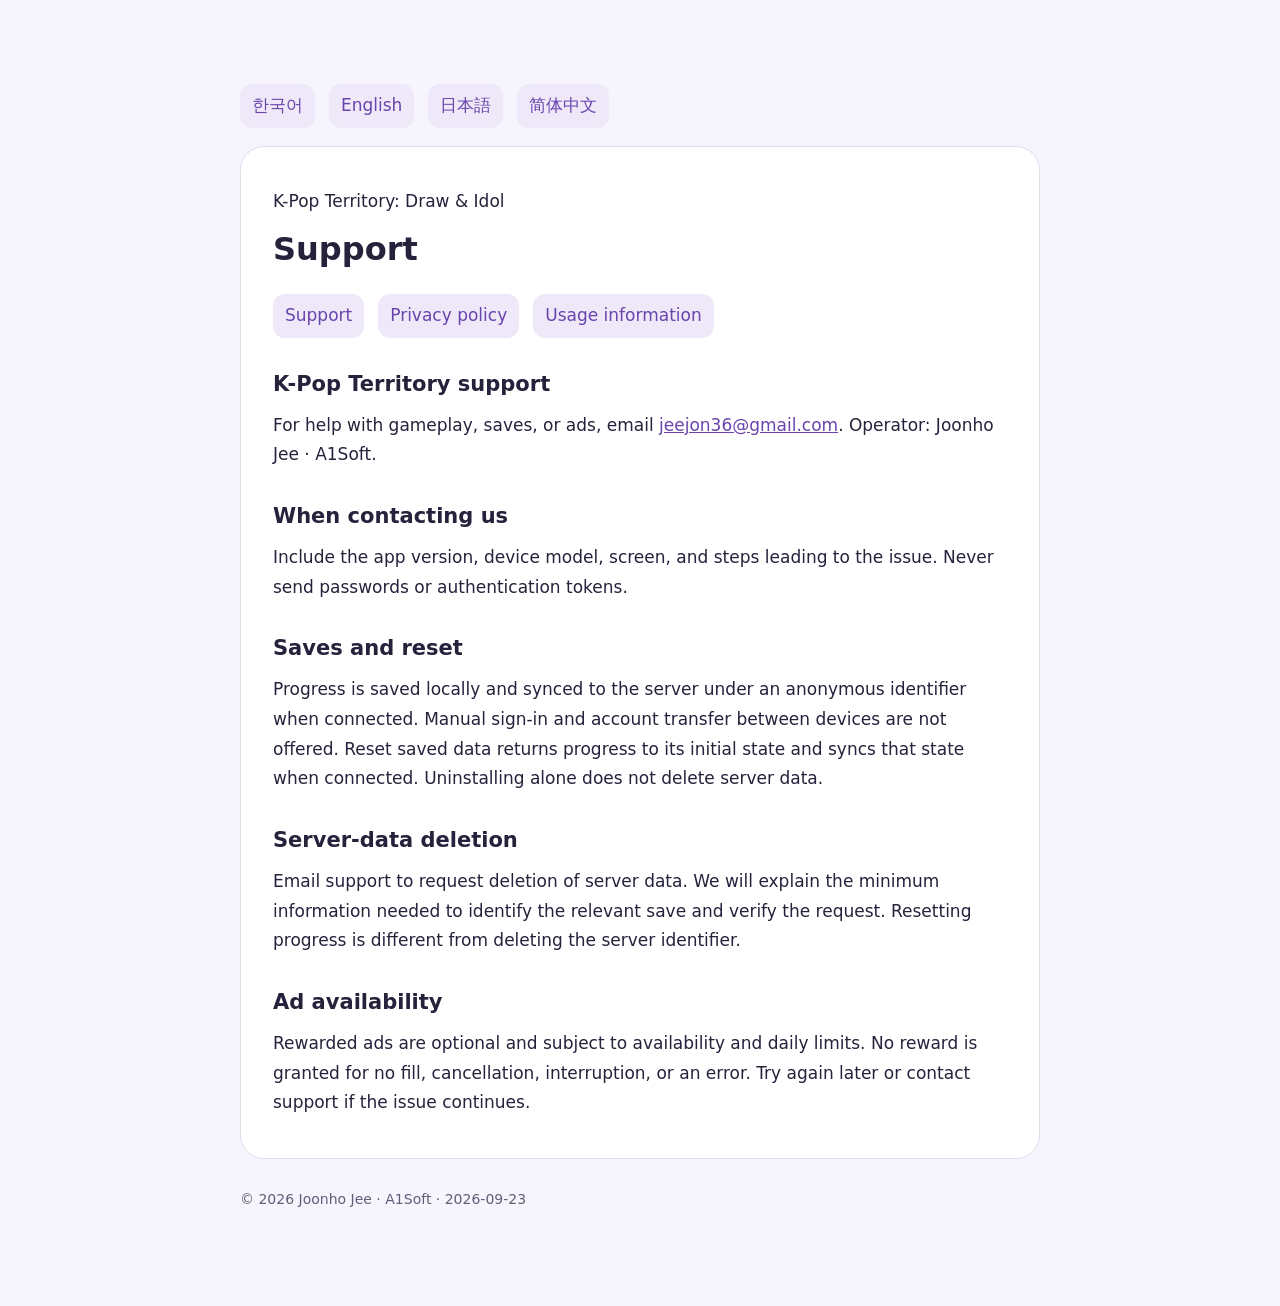
==== index.html @ 45eb1e5f "Publish K-Pop Territory support and privacy pages in four languages" ====
<!doctype html><html lang="en"><meta charset="utf-8"><meta name="viewport" content="width=device-width,initial-scale=1"><title>K-Pop Territory · home</title><link rel="stylesheet" href="./style.css"><body><main><nav aria-label="Language"><a href="?lang=ko">한국어</a><a href="?lang=en">English</a><a href="?lang=ja">日本語</a><a href="?lang=zh-CN">简体中文</a></nav><article><div lang="ko" data-lang="ko"><p>케이팝 땅따먹기</p><h1>고객지원</h1><nav><a href="./?lang=ko">고객지원</a><a href="./privacy/?lang=ko">개인정보처리방침</a><a href="./terms/?lang=ko">이용 안내</a></nav><section><h2>케이팝 땅따먹기 고객지원</h2><p>게임 이용, 저장 데이터, 광고와 관련한 문의는 <a href="mailto:jeejon36@gmail.com">jeejon36@gmail.com</a>으로 보내 주세요. 운영자: 지준호(Joonho Jee) · A1Soft.</p></section><section><h2>문의할 때</h2><p>앱 버전, 기기 모델, 문제가 발생한 화면과 상황을 알려 주세요. 비밀번호나 인증 토큰은 보내지 마세요.</p></section><section><h2>저장과 초기화</h2><p>별도 로그인 없이 익명 식별자로 진행도를 저장합니다. 기기에 자동 저장하고 서버 연결 시 동기화합니다. 다른 기기로의 계정 이전은 지원하지 않습니다. 설정의 저장 데이터 초기화는 진행도를 처음 상태로 바꾸며, 서버 연결 시 같은 식별자의 저장에도 반영됩니다. 앱 삭제만으로 서버 데이터가 삭제되지는 않습니다.</p></section><section><h2>서버 데이터 삭제 문의</h2><p>서버 데이터 삭제를 원하면 문의 이메일로 요청해 주세요. 해당 저장 데이터의 이용자인지 확인하는 데 필요한 최소한의 정보를 안내합니다. 저장 데이터 초기화와 서버 식별자 삭제는 서로 다릅니다.</p></section><section><h2>광고가 나오지 않나요?</h2><p>보상형 광고는 직접 선택한 경우에 이용하며, 광고 제공 여부와 일일 횟수 제한이 적용됩니다. 광고 재고 부족, 취소, 중단, 오류 때는 보상을 지급하지 않습니다. 잠시 뒤 다시 시도하고 문제가 계속되면 문의해 주세요.</p></section></div><div lang="en" data-lang="en"><p>K-Pop Territory: Draw &amp; Idol</p><h1>Support</h1><nav><a href="./?lang=en">Support</a><a href="./privacy/?lang=en">Privacy policy</a><a href="./terms/?lang=en">Usage information</a></nav><section><h2>K-Pop Territory support</h2><p>For help with gameplay, saves, or ads, email <a href="mailto:jeejon36@gmail.com">jeejon36@gmail.com</a>. Operator: Joonho Jee · A1Soft.</p></section><section><h2>When contacting us</h2><p>Include the app version, device model, screen, and steps leading to the issue. Never send passwords or authentication tokens.</p></section><section><h2>Saves and reset</h2><p>Progress is saved locally and synced to the server under an anonymous identifier when connected. Manual sign-in and account transfer between devices are not offered. Reset saved data returns progress to its initial state and syncs that state when connected. Uninstalling alone does not delete server data.</p></section><section><h2>Server-data deletion</h2><p>Email support to request deletion of server data. We will explain the minimum information needed to identify the relevant save and verify the request. Resetting progress is different from deleting the server identifier.</p></section><section><h2>Ad availability</h2><p>Rewarded ads are optional and subject to availability and daily limits. No reward is granted for no fill, cancellation, interruption, or an error. Try again later or contact support if the issue continues.</p></section></div><div lang="ja" data-lang="ja"><p>K-POP 陣取りステージ：アイドル編</p><h1>サポート</h1><nav><a href="./?lang=ja">サポート</a><a href="./privacy/?lang=ja">プライバシーポリシー</a><a href="./terms/?lang=ja">利用案内</a></nav><section><h2>K-POP 陣取りステージ サポート</h2><p>ゲーム、保存データ、広告に関するお問い合わせは <a href="mailto:jeejon36@gmail.com">jeejon36@gmail.com</a> へ。運営者：Joonho Jee · A1Soft。</p></section><section><h2>お問い合わせの際に</h2><p>アプリのバージョン、端末モデル、問題の画面と発生手順をお知らせください。パスワードや認証トークンは送らないでください。</p></section><section><h2>保存と初期化</h2><p>進行状況は端末に保存され、接続時に匿名識別子でサーバーと同期します。ログイン情報の入力や別端末へのアカウント移行は提供していません。保存データの初期化は進行状況を初期状態に戻し、接続時に同期します。アプリの削除だけではサーバーデータは削除されません。</p></section><section><h2>サーバーデータの削除</h2><p>削除を希望する場合はメールでご連絡ください。対象の保存データとご本人との関係を確認するための最小限の情報をご案内します。進行状況の初期化とサーバー識別子の削除は異なります。</p></section><section><h2>広告が表示されない場合</h2><p>リワード広告は任意で、配信状況や回数制限があります。在庫不足、中止、中断、エラーの場合は報酬を付与しません。時間を置いて再試行し、解決しなければお問い合わせください。</p></section></div><div lang="zh-CN" data-lang="zh-CN"><p>K-POP 圈地舞台</p><h1>客户支持</h1><nav><a href="./?lang=zh-CN">客户支持</a><a href="./privacy/?lang=zh-CN">隐私政策</a><a href="./terms/?lang=zh-CN">使用说明</a></nav><section><h2>K-POP 圈地舞台 客户支持</h2><p>游戏、存档或广告问题请联系 <a href="mailto:jeejon36@gmail.com">jeejon36@gmail.com</a>。运营者：Joonho Jee · A1Soft。</p></section><section><h2>联系时请提供</h2><p>请说明应用版本、设备型号、出现问题的页面和操作步骤。请勿发送密码或身份验证令牌。</p></section><section><h2>保存与重置</h2><p>进度保存在设备上，并在连接时通过匿名标识符与服务器同步。无需手动登录，不提供跨设备账号转移。重置存档会恢复初始进度，并在连接时同步该状态。仅卸载应用不会删除服务器数据。</p></section><section><h2>删除服务器数据</h2><p>如需删除服务器数据，请通过邮件联系我们。我们会说明识别相关存档并验证请求所需的最少信息。重置进度与删除服务器标识符是不同操作。</p></section><section><h2>广告无法显示</h2><p>激励广告由用户自愿选择，受广告库存及每日次数限制。没有广告、取消、中断或出错时不发放奖励。请稍后重试，持续出现问题时可联系我们。</p></section></div></article><footer>© 2026 Joonho Jee · A1Soft · 2026-09-23</footer></main><script>const languages=['ko','en','ja','zh-CN'];let l=new URLSearchParams(location.search).get('lang');if(!languages.includes(l)){const n=navigator.language;l=n.startsWith('ko')?'ko':n.startsWith('ja')?'ja':n.startsWith('zh')?'zh-CN':'en'}document.documentElement.lang=l;document.querySelectorAll('[data-lang]').forEach(e=>e.hidden=e.dataset.lang!==l);document.title=document.querySelector('[data-lang="'+l+'"] h1').textContent+' · K-Pop Territory';</script></body></html>
---- style.css ----
*{box-sizing:border-box}body{margin:0;background:#f6f4fc;color:#27223c;font:17px/1.75 system-ui,sans-serif}main{max-width:860px;margin:36px auto;padding:30px}article{background:white;border:1px solid #e2dbea;border-radius:24px;padding:32px}h1{font-size:32px;line-height:1.3;margin:12px 0 24px}h2{font-size:21px;margin:28px 0 8px}p{margin:8px 0;overflow-wrap:anywhere}a{color:#6944ad}nav{display:flex;flex-wrap:wrap;gap:14px;margin:18px 0}nav a{padding:7px 12px;border-radius:12px;background:#eee8f8;text-decoration:none}footer{margin:28px 0;color:#665c77;font-size:14px}[hidden]{display:none!important}@media(max-width:550px){main{margin:0;padding:14px}article{padding:23px}h1{font-size:27px}}
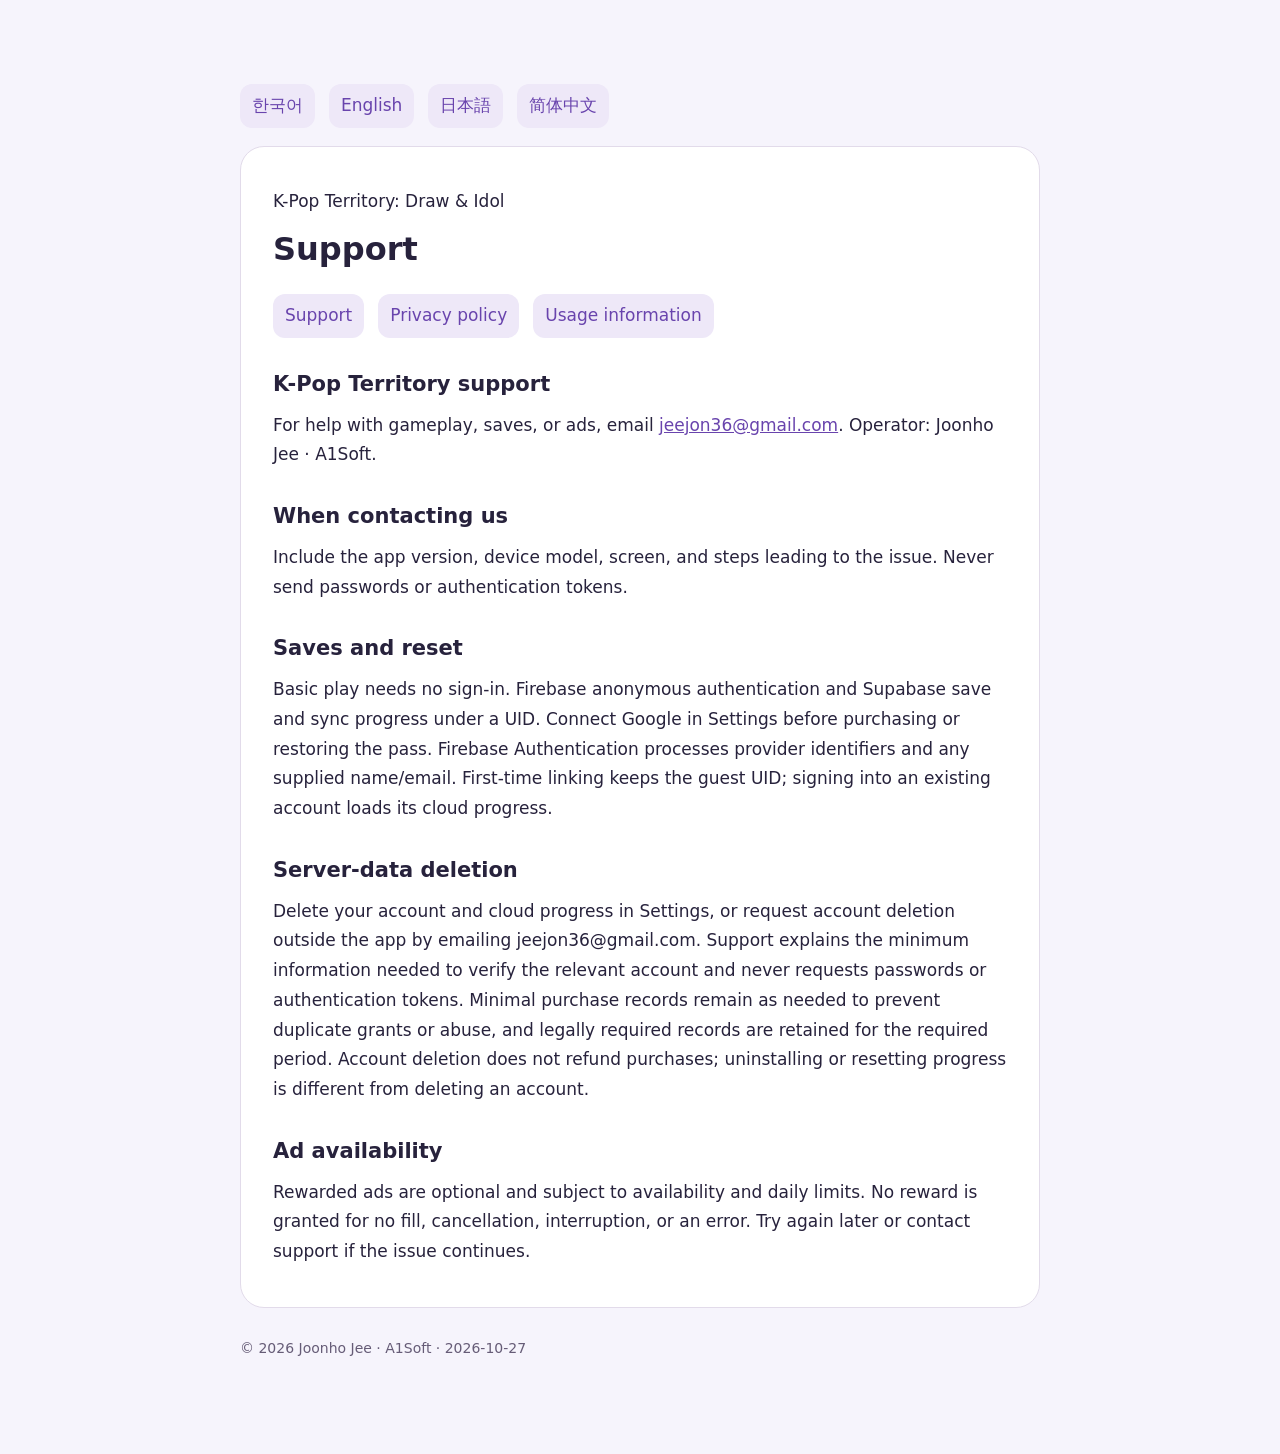
==== commit 4792582d: "Disclose Android account linking and lifetime purchases" ====
--- a/index.html
+++ b/index.html
@@ -1 +1,2 @@
-<!doctype html><html lang="en"><meta charset="utf-8"><meta name="viewport" content="width=device-width,initial-scale=1"><title>K-Pop Territory · home</title><link rel="stylesheet" href="./style.css"><body><main><nav aria-label="Language"><a href="?lang=ko">한국어</a><a href="?lang=en">English</a><a href="?lang=ja">日本語</a><a href="?lang=zh-CN">简体中文</a></nav><article><div lang="ko" data-lang="ko"><p>케이팝 땅따먹기</p><h1>고객지원</h1><nav><a href="./?lang=ko">고객지원</a><a href="./privacy/?lang=ko">개인정보처리방침</a><a href="./terms/?lang=ko">이용 안내</a></nav><section><h2>케이팝 땅따먹기 고객지원</h2><p>게임 이용, 저장 데이터, 광고와 관련한 문의는 <a href="mailto:jeejon36@gmail.com">jeejon36@gmail.com</a>으로 보내 주세요. 운영자: 지준호(Joonho Jee) · A1Soft.</p></section><section><h2>문의할 때</h2><p>앱 버전, 기기 모델, 문제가 발생한 화면과 상황을 알려 주세요. 비밀번호나 인증 토큰은 보내지 마세요.</p></section><section><h2>저장과 초기화</h2><p>별도 로그인 없이 익명 식별자로 진행도를 저장합니다. 기기에 자동 저장하고 서버 연결 시 동기화합니다. 다른 기기로의 계정 이전은 지원하지 않습니다. 설정의 저장 데이터 초기화는 진행도를 처음 상태로 바꾸며, 서버 연결 시 같은 식별자의 저장에도 반영됩니다. 앱 삭제만으로 서버 데이터가 삭제되지는 않습니다.</p></section><section><h2>서버 데이터 삭제 문의</h2><p>서버 데이터 삭제를 원하면 문의 이메일로 요청해 주세요. 해당 저장 데이터의 이용자인지 확인하는 데 필요한 최소한의 정보를 안내합니다. 저장 데이터 초기화와 서버 식별자 삭제는 서로 다릅니다.</p></section><section><h2>광고가 나오지 않나요?</h2><p>보상형 광고는 직접 선택한 경우에 이용하며, 광고 제공 여부와 일일 횟수 제한이 적용됩니다. 광고 재고 부족, 취소, 중단, 오류 때는 보상을 지급하지 않습니다. 잠시 뒤 다시 시도하고 문제가 계속되면 문의해 주세요.</p></section></div><div lang="en" data-lang="en"><p>K-Pop Territory: Draw &amp; Idol</p><h1>Support</h1><nav><a href="./?lang=en">Support</a><a href="./privacy/?lang=en">Privacy policy</a><a href="./terms/?lang=en">Usage information</a></nav><section><h2>K-Pop Territory support</h2><p>For help with gameplay, saves, or ads, email <a href="mailto:jeejon36@gmail.com">jeejon36@gmail.com</a>. Operator: Joonho Jee · A1Soft.</p></section><section><h2>When contacting us</h2><p>Include the app version, device model, screen, and steps leading to the issue. Never send passwords or authentication tokens.</p></section><section><h2>Saves and reset</h2><p>Progress is saved locally and synced to the server under an anonymous identifier when connected. Manual sign-in and account transfer between devices are not offered. Reset saved data returns progress to its initial state and syncs that state when connected. Uninstalling alone does not delete server data.</p></section><section><h2>Server-data deletion</h2><p>Email support to request deletion of server data. We will explain the minimum information needed to identify the relevant save and verify the request. Resetting progress is different from deleting the server identifier.</p></section><section><h2>Ad availability</h2><p>Rewarded ads are optional and subject to availability and daily limits. No reward is granted for no fill, cancellation, interruption, or an error. Try again later or contact support if the issue continues.</p></section></div><div lang="ja" data-lang="ja"><p>K-POP 陣取りステージ：アイドル編</p><h1>サポート</h1><nav><a href="./?lang=ja">サポート</a><a href="./privacy/?lang=ja">プライバシーポリシー</a><a href="./terms/?lang=ja">利用案内</a></nav><section><h2>K-POP 陣取りステージ サポート</h2><p>ゲーム、保存データ、広告に関するお問い合わせは <a href="mailto:jeejon36@gmail.com">jeejon36@gmail.com</a> へ。運営者：Joonho Jee · A1Soft。</p></section><section><h2>お問い合わせの際に</h2><p>アプリのバージョン、端末モデル、問題の画面と発生手順をお知らせください。パスワードや認証トークンは送らないでください。</p></section><section><h2>保存と初期化</h2><p>進行状況は端末に保存され、接続時に匿名識別子でサーバーと同期します。ログイン情報の入力や別端末へのアカウント移行は提供していません。保存データの初期化は進行状況を初期状態に戻し、接続時に同期します。アプリの削除だけではサーバーデータは削除されません。</p></section><section><h2>サーバーデータの削除</h2><p>削除を希望する場合はメールでご連絡ください。対象の保存データとご本人との関係を確認するための最小限の情報をご案内します。進行状況の初期化とサーバー識別子の削除は異なります。</p></section><section><h2>広告が表示されない場合</h2><p>リワード広告は任意で、配信状況や回数制限があります。在庫不足、中止、中断、エラーの場合は報酬を付与しません。時間を置いて再試行し、解決しなければお問い合わせください。</p></section></div><div lang="zh-CN" data-lang="zh-CN"><p>K-POP 圈地舞台</p><h1>客户支持</h1><nav><a href="./?lang=zh-CN">客户支持</a><a href="./privacy/?lang=zh-CN">隐私政策</a><a href="./terms/?lang=zh-CN">使用说明</a></nav><section><h2>K-POP 圈地舞台 客户支持</h2><p>游戏、存档或广告问题请联系 <a href="mailto:jeejon36@gmail.com">jeejon36@gmail.com</a>。运营者：Joonho Jee · A1Soft。</p></section><section><h2>联系时请提供</h2><p>请说明应用版本、设备型号、出现问题的页面和操作步骤。请勿发送密码或身份验证令牌。</p></section><section><h2>保存与重置</h2><p>进度保存在设备上，并在连接时通过匿名标识符与服务器同步。无需手动登录，不提供跨设备账号转移。重置存档会恢复初始进度，并在连接时同步该状态。仅卸载应用不会删除服务器数据。</p></section><section><h2>删除服务器数据</h2><p>如需删除服务器数据，请通过邮件联系我们。我们会说明识别相关存档并验证请求所需的最少信息。重置进度与删除服务器标识符是不同操作。</p></section><section><h2>广告无法显示</h2><p>激励广告由用户自愿选择，受广告库存及每日次数限制。没有广告、取消、中断或出错时不发放奖励。请稍后重试，持续出现问题时可联系我们。</p></section></div></article><footer>© 2026 Joonho Jee · A1Soft · 2026-09-23</footer></main><script>const languages=['ko','en','ja','zh-CN'];let l=new URLSearchParams(location.search).get('lang');if(!languages.includes(l)){const n=navigator.language;l=n.startsWith('ko')?'ko':n.startsWith('ja')?'ja':n.startsWith('zh')?'zh-CN':'en'}document.documentElement.lang=l;document.querySelectorAll('[data-lang]').forEach(e=>e.hidden=e.dataset.lang!==l);document.title=document.querySelector('[data-lang="'+l+'"] h1').textContent+' · K-Pop Territory';</script></body></html>+<!DOCTYPE html>
+<html lang="en"><meta charset="utf-8"/><meta content="width=device-width,initial-scale=1" name="viewport"/><title>K-Pop Territory · home</title><link href="./style.css" rel="stylesheet"/><body><main><nav aria-label="Language"><a href="?lang=ko">한국어</a><a href="?lang=en">English</a><a href="?lang=ja">日本語</a><a href="?lang=zh-CN">简体中文</a></nav><article><div data-lang="ko" lang="ko"><p>케이팝 땅따먹기</p><h1>고객지원</h1><nav><a href="./?lang=ko">고객지원</a><a href="./privacy/?lang=ko">개인정보처리방침</a><a href="./terms/?lang=ko">이용 안내</a></nav><section><h2>케이팝 땅따먹기 고객지원</h2><p>게임 이용, 저장 데이터, 광고와 관련한 문의는 <a href="mailto:jeejon36@gmail.com">jeejon36@gmail.com</a>으로 보내 주세요. 운영자: 지준호(Joonho Jee) · A1Soft.</p></section><section><h2>문의할 때</h2><p>앱 버전, 기기 모델, 문제가 발생한 화면과 상황을 알려 주세요. 비밀번호나 인증 토큰은 보내지 마세요.</p></section><section><h2>저장과 초기화</h2><p>일반 플레이는 로그인 없이 가능합니다. Firebase 익명 인증과 Supabase를 통해 UID에 연결된 진행도를 저장·동기화합니다. 설정에서 Google 계정을 연결할 수 있으며 패스 구매·복원 전 연결이 필요합니다. Firebase Authentication은 제공자 식별자와 제공된 이름·이메일을 처리합니다. 최초 연결은 게스트 UID를 유지하고, 기존 계정으로 로그인하면 해당 계정의 서버 진행도를 불러옵니다.</p></section><section><h2>서버 데이터 삭제 문의</h2><p>설정의 계정 화면에서 계정과 서버 진행도를 삭제할 수 있습니다. 앱 밖에서도 jeejon36@gmail.com으로 계정 삭제를 요청할 수 있습니다. 대상 계정 확인에 필요한 최소 정보를 안내하며 비밀번호·인증 토큰은 요청하지 않습니다. 중복 지급·부정 사용 방지를 위한 최소 구매 기록과 법정 보관 자료는 필요한 기간 보관합니다. 계정 삭제는 결제 환불이 아니며, 앱 제거·진행도 초기화와도 다릅니다.</p></section><section><h2>광고가 나오지 않나요?</h2><p>보상형 광고는 직접 선택한 경우에 이용하며, 광고 제공 여부와 일일 횟수 제한이 적용됩니다. 광고 재고 부족, 취소, 중단, 오류 때는 보상을 지급하지 않습니다. 잠시 뒤 다시 시도하고 문제가 계속되면 문의해 주세요.</p></section></div><div data-lang="en" lang="en"><p>K-Pop Territory: Draw &amp; Idol</p><h1>Support</h1><nav><a href="./?lang=en">Support</a><a href="./privacy/?lang=en">Privacy policy</a><a href="./terms/?lang=en">Usage information</a></nav><section><h2>K-Pop Territory support</h2><p>For help with gameplay, saves, or ads, email <a href="mailto:jeejon36@gmail.com">jeejon36@gmail.com</a>. Operator: Joonho Jee · A1Soft.</p></section><section><h2>When contacting us</h2><p>Include the app version, device model, screen, and steps leading to the issue. Never send passwords or authentication tokens.</p></section><section><h2>Saves and reset</h2><p>Basic play needs no sign-in. Firebase anonymous authentication and Supabase save and sync progress under a UID. Connect Google in Settings before purchasing or restoring the pass. Firebase Authentication processes provider identifiers and any supplied name/email. First-time linking keeps the guest UID; signing into an existing account loads its cloud progress.</p></section><section><h2>Server-data deletion</h2><p>Delete your account and cloud progress in Settings, or request account deletion outside the app by emailing jeejon36@gmail.com. Support explains the minimum information needed to verify the relevant account and never requests passwords or authentication tokens. Minimal purchase records remain as needed to prevent duplicate grants or abuse, and legally required records are retained for the required period. Account deletion does not refund purchases; uninstalling or resetting progress is different from deleting an account.</p></section><section><h2>Ad availability</h2><p>Rewarded ads are optional and subject to availability and daily limits. No reward is granted for no fill, cancellation, interruption, or an error. Try again later or contact support if the issue continues.</p></section></div><div data-lang="ja" lang="ja"><p>K-POP 陣取りステージ：アイドル編</p><h1>サポート</h1><nav><a href="./?lang=ja">サポート</a><a href="./privacy/?lang=ja">プライバシーポリシー</a><a href="./terms/?lang=ja">利用案内</a></nav><section><h2>K-POP 陣取りステージ サポート</h2><p>ゲーム、保存データ、広告に関するお問い合わせは <a href="mailto:jeejon36@gmail.com">jeejon36@gmail.com</a> へ。運営者：Joonho Jee · A1Soft。</p></section><section><h2>お問い合わせの際に</h2><p>アプリのバージョン、端末モデル、問題の画面と発生手順をお知らせください。パスワードや認証トークンは送らないでください。</p></section><section><h2>保存と初期化</h2><p>通常プレイにログインは不要です。Firebase匿名認証とSupabaseでUIDに紐づく進行状況を保存・同期します。購入・復元前に設定でGoogleを連携してください。Firebase Authenticationは提供者の識別子と提供された氏名・メールを処理します。初回連携ではゲストUIDを保持し、既存アカウントではそのクラウド保存を読み込みます。</p></section><section><h2>サーバーデータの削除</h2><p>設定のアカウント画面でアカウントとクラウド進行状況を削除できます。アプリ外からはjeejon36@gmail.comへ削除を依頼できます。対象アカウント確認に必要な最小限の情報をご案内し、パスワードや認証トークンは要求しません。重複付与・不正防止に必要な最小購入記録と法定保存記録は必要期間保持します。削除は返金ではなく、アンインストールや進行状況の初期化とも異なります。</p></section><section><h2>広告が表示されない場合</h2><p>リワード広告は任意で、配信状況や回数制限があります。在庫不足、中止、中断、エラーの場合は報酬を付与しません。時間を置いて再試行し、解決しなければお問い合わせください。</p></section></div><div data-lang="zh-CN" lang="zh-CN"><p>K-POP 圈地舞台</p><h1>客户支持</h1><nav><a href="./?lang=zh-CN">客户支持</a><a href="./privacy/?lang=zh-CN">隐私政策</a><a href="./terms/?lang=zh-CN">使用说明</a></nav><section><h2>K-POP 圈地舞台 客户支持</h2><p>游戏、存档或广告问题请联系 <a href="mailto:jeejon36@gmail.com">jeejon36@gmail.com</a>。运营者：Joonho Jee · A1Soft。</p></section><section><h2>联系时请提供</h2><p>请说明应用版本、设备型号、出现问题的页面和操作步骤。请勿发送密码或身份验证令牌。</p></section><section><h2>保存与重置</h2><p>普通游玩无需登录。Firebase匿名认证和Supabase按UID保存并同步进度。购买或恢复前需在设置中关联Google。Firebase Authentication处理服务商标识符及提供的姓名、邮箱。首次关联保留访客UID，登录已有账号会加载其云端进度。</p></section><section><h2>删除服务器数据</h2><p>可在设置的账号页面删除账号及云端进度，也可在应用外向jeejon36@gmail.com发送账号删除请求。客服会说明验证相关账号所需的最少信息，不要求密码或认证令牌。防止重复发放和滥用所需的最少购买记录及依法必须保存的记录会在必要期间保留。删除账号不代表退款，也不同于卸载或重置进度。</p></section><section><h2>广告无法显示</h2><p>激励广告由用户自愿选择，受广告库存及每日次数限制。没有广告、取消、中断或出错时不发放奖励。请稍后重试，持续出现问题时可联系我们。</p></section></div></article><footer>© 2026 Joonho Jee · A1Soft · 2026-10-27</footer></main><script>const languages=['ko','en','ja','zh-CN'];let l=new URLSearchParams(location.search).get('lang');if(!languages.includes(l)){const n=navigator.language;l=n.startsWith('ko')?'ko':n.startsWith('ja')?'ja':n.startsWith('zh')?'zh-CN':'en'}document.documentElement.lang=l;document.querySelectorAll('[data-lang]').forEach(e=>e.hidden=e.dataset.lang!==l);document.title=document.querySelector('[data-lang="'+l+'"] h1').textContent+' · K-Pop Territory';</script></body></html>
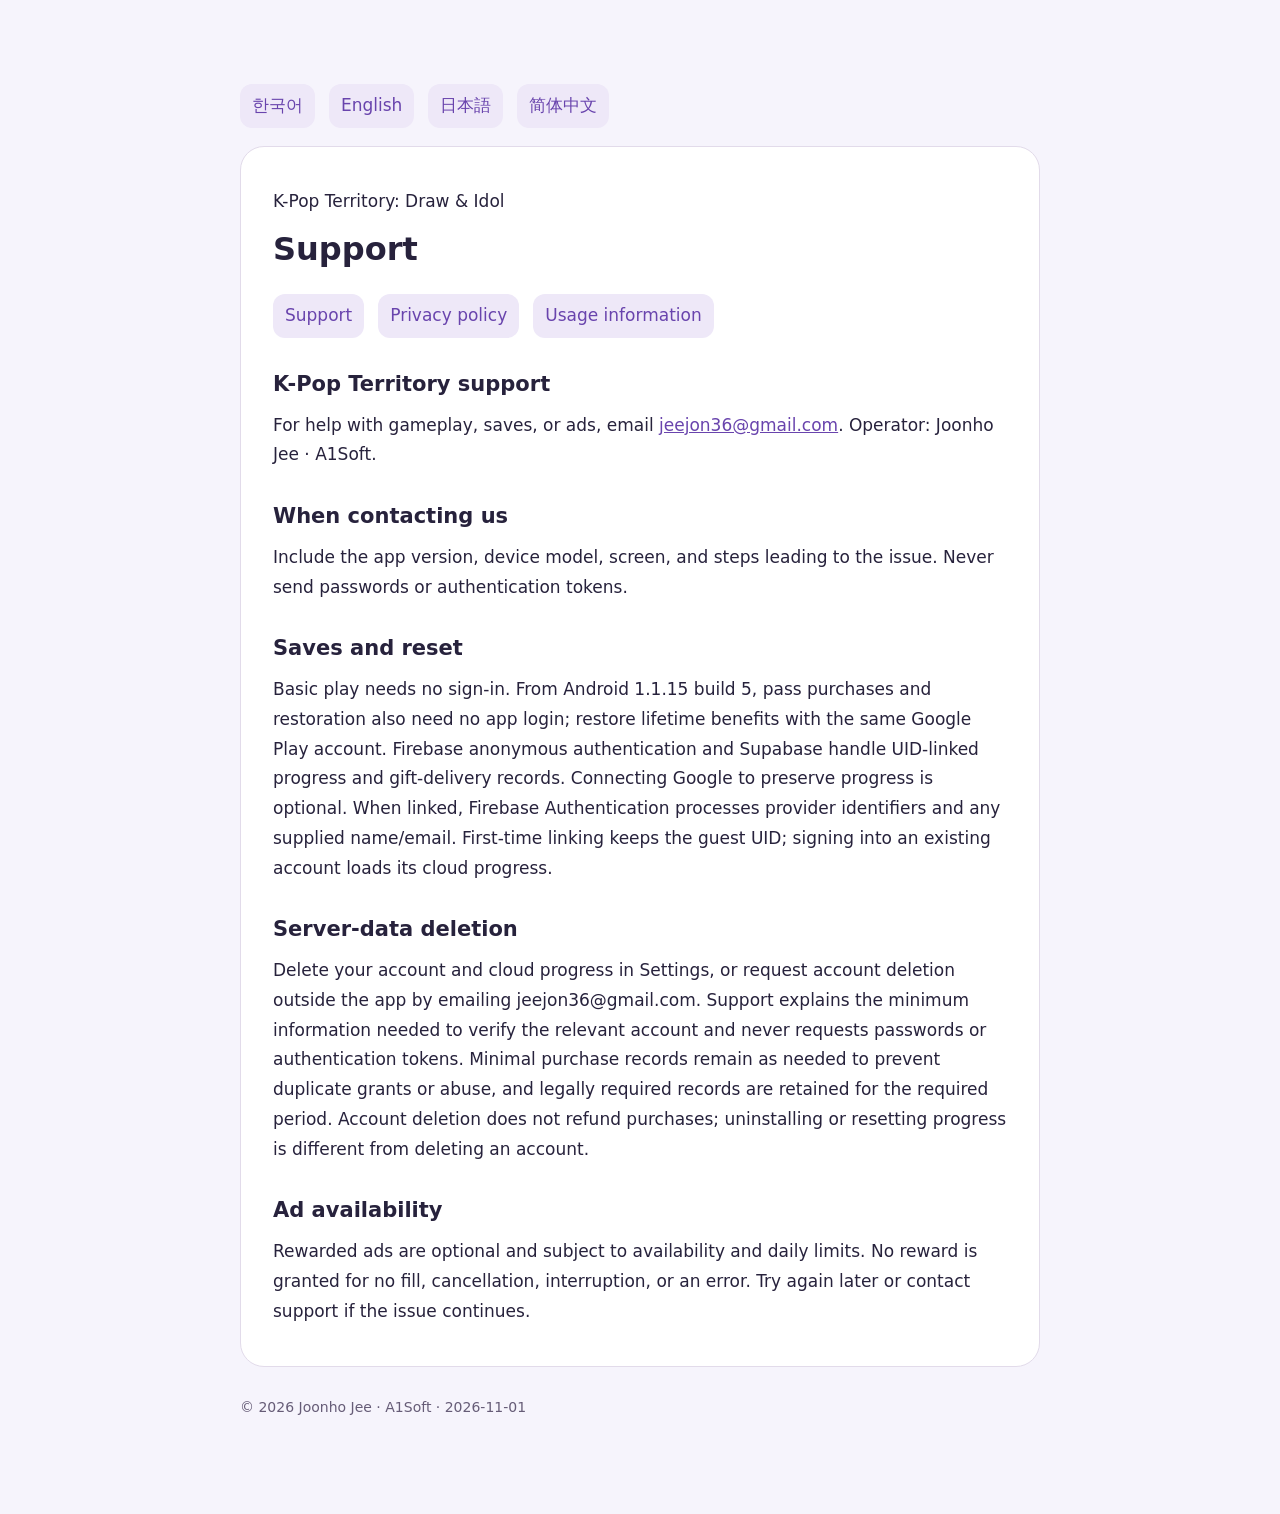
==== commit cecea3a2: "Align Android purchase restore and tip disclosures" ====
--- a/index.html
+++ b/index.html
@@ -1,2 +1,2 @@
 <!DOCTYPE html>
-<html lang="en"><meta charset="utf-8"/><meta content="width=device-width,initial-scale=1" name="viewport"/><title>K-Pop Territory · home</title><link href="./style.css" rel="stylesheet"/><body><main><nav aria-label="Language"><a href="?lang=ko">한국어</a><a href="?lang=en">English</a><a href="?lang=ja">日本語</a><a href="?lang=zh-CN">简体中文</a></nav><article><div data-lang="ko" lang="ko"><p>케이팝 땅따먹기</p><h1>고객지원</h1><nav><a href="./?lang=ko">고객지원</a><a href="./privacy/?lang=ko">개인정보처리방침</a><a href="./terms/?lang=ko">이용 안내</a></nav><section><h2>케이팝 땅따먹기 고객지원</h2><p>게임 이용, 저장 데이터, 광고와 관련한 문의는 <a href="mailto:jeejon36@gmail.com">jeejon36@gmail.com</a>으로 보내 주세요. 운영자: 지준호(Joonho Jee) · A1Soft.</p></section><section><h2>문의할 때</h2><p>앱 버전, 기기 모델, 문제가 발생한 화면과 상황을 알려 주세요. 비밀번호나 인증 토큰은 보내지 마세요.</p></section><section><h2>저장과 초기화</h2><p>일반 플레이는 로그인 없이 가능합니다. Firebase 익명 인증과 Supabase를 통해 UID에 연결된 진행도를 저장·동기화합니다. 설정에서 Google 계정을 연결할 수 있으며 패스 구매·복원 전 연결이 필요합니다. Firebase Authentication은 제공자 식별자와 제공된 이름·이메일을 처리합니다. 최초 연결은 게스트 UID를 유지하고, 기존 계정으로 로그인하면 해당 계정의 서버 진행도를 불러옵니다.</p></section><section><h2>서버 데이터 삭제 문의</h2><p>설정의 계정 화면에서 계정과 서버 진행도를 삭제할 수 있습니다. 앱 밖에서도 jeejon36@gmail.com으로 계정 삭제를 요청할 수 있습니다. 대상 계정 확인에 필요한 최소 정보를 안내하며 비밀번호·인증 토큰은 요청하지 않습니다. 중복 지급·부정 사용 방지를 위한 최소 구매 기록과 법정 보관 자료는 필요한 기간 보관합니다. 계정 삭제는 결제 환불이 아니며, 앱 제거·진행도 초기화와도 다릅니다.</p></section><section><h2>광고가 나오지 않나요?</h2><p>보상형 광고는 직접 선택한 경우에 이용하며, 광고 제공 여부와 일일 횟수 제한이 적용됩니다. 광고 재고 부족, 취소, 중단, 오류 때는 보상을 지급하지 않습니다. 잠시 뒤 다시 시도하고 문제가 계속되면 문의해 주세요.</p></section></div><div data-lang="en" lang="en"><p>K-Pop Territory: Draw &amp; Idol</p><h1>Support</h1><nav><a href="./?lang=en">Support</a><a href="./privacy/?lang=en">Privacy policy</a><a href="./terms/?lang=en">Usage information</a></nav><section><h2>K-Pop Territory support</h2><p>For help with gameplay, saves, or ads, email <a href="mailto:jeejon36@gmail.com">jeejon36@gmail.com</a>. Operator: Joonho Jee · A1Soft.</p></section><section><h2>When contacting us</h2><p>Include the app version, device model, screen, and steps leading to the issue. Never send passwords or authentication tokens.</p></section><section><h2>Saves and reset</h2><p>Basic play needs no sign-in. Firebase anonymous authentication and Supabase save and sync progress under a UID. Connect Google in Settings before purchasing or restoring the pass. Firebase Authentication processes provider identifiers and any supplied name/email. First-time linking keeps the guest UID; signing into an existing account loads its cloud progress.</p></section><section><h2>Server-data deletion</h2><p>Delete your account and cloud progress in Settings, or request account deletion outside the app by emailing jeejon36@gmail.com. Support explains the minimum information needed to verify the relevant account and never requests passwords or authentication tokens. Minimal purchase records remain as needed to prevent duplicate grants or abuse, and legally required records are retained for the required period. Account deletion does not refund purchases; uninstalling or resetting progress is different from deleting an account.</p></section><section><h2>Ad availability</h2><p>Rewarded ads are optional and subject to availability and daily limits. No reward is granted for no fill, cancellation, interruption, or an error. Try again later or contact support if the issue continues.</p></section></div><div data-lang="ja" lang="ja"><p>K-POP 陣取りステージ：アイドル編</p><h1>サポート</h1><nav><a href="./?lang=ja">サポート</a><a href="./privacy/?lang=ja">プライバシーポリシー</a><a href="./terms/?lang=ja">利用案内</a></nav><section><h2>K-POP 陣取りステージ サポート</h2><p>ゲーム、保存データ、広告に関するお問い合わせは <a href="mailto:jeejon36@gmail.com">jeejon36@gmail.com</a> へ。運営者：Joonho Jee · A1Soft。</p></section><section><h2>お問い合わせの際に</h2><p>アプリのバージョン、端末モデル、問題の画面と発生手順をお知らせください。パスワードや認証トークンは送らないでください。</p></section><section><h2>保存と初期化</h2><p>通常プレイにログインは不要です。Firebase匿名認証とSupabaseでUIDに紐づく進行状況を保存・同期します。購入・復元前に設定でGoogleを連携してください。Firebase Authenticationは提供者の識別子と提供された氏名・メールを処理します。初回連携ではゲストUIDを保持し、既存アカウントではそのクラウド保存を読み込みます。</p></section><section><h2>サーバーデータの削除</h2><p>設定のアカウント画面でアカウントとクラウド進行状況を削除できます。アプリ外からはjeejon36@gmail.comへ削除を依頼できます。対象アカウント確認に必要な最小限の情報をご案内し、パスワードや認証トークンは要求しません。重複付与・不正防止に必要な最小購入記録と法定保存記録は必要期間保持します。削除は返金ではなく、アンインストールや進行状況の初期化とも異なります。</p></section><section><h2>広告が表示されない場合</h2><p>リワード広告は任意で、配信状況や回数制限があります。在庫不足、中止、中断、エラーの場合は報酬を付与しません。時間を置いて再試行し、解決しなければお問い合わせください。</p></section></div><div data-lang="zh-CN" lang="zh-CN"><p>K-POP 圈地舞台</p><h1>客户支持</h1><nav><a href="./?lang=zh-CN">客户支持</a><a href="./privacy/?lang=zh-CN">隐私政策</a><a href="./terms/?lang=zh-CN">使用说明</a></nav><section><h2>K-POP 圈地舞台 客户支持</h2><p>游戏、存档或广告问题请联系 <a href="mailto:jeejon36@gmail.com">jeejon36@gmail.com</a>。运营者：Joonho Jee · A1Soft。</p></section><section><h2>联系时请提供</h2><p>请说明应用版本、设备型号、出现问题的页面和操作步骤。请勿发送密码或身份验证令牌。</p></section><section><h2>保存与重置</h2><p>普通游玩无需登录。Firebase匿名认证和Supabase按UID保存并同步进度。购买或恢复前需在设置中关联Google。Firebase Authentication处理服务商标识符及提供的姓名、邮箱。首次关联保留访客UID，登录已有账号会加载其云端进度。</p></section><section><h2>删除服务器数据</h2><p>可在设置的账号页面删除账号及云端进度，也可在应用外向jeejon36@gmail.com发送账号删除请求。客服会说明验证相关账号所需的最少信息，不要求密码或认证令牌。防止重复发放和滥用所需的最少购买记录及依法必须保存的记录会在必要期间保留。删除账号不代表退款，也不同于卸载或重置进度。</p></section><section><h2>广告无法显示</h2><p>激励广告由用户自愿选择，受广告库存及每日次数限制。没有广告、取消、中断或出错时不发放奖励。请稍后重试，持续出现问题时可联系我们。</p></section></div></article><footer>© 2026 Joonho Jee · A1Soft · 2026-10-27</footer></main><script>const languages=['ko','en','ja','zh-CN'];let l=new URLSearchParams(location.search).get('lang');if(!languages.includes(l)){const n=navigator.language;l=n.startsWith('ko')?'ko':n.startsWith('ja')?'ja':n.startsWith('zh')?'zh-CN':'en'}document.documentElement.lang=l;document.querySelectorAll('[data-lang]').forEach(e=>e.hidden=e.dataset.lang!==l);document.title=document.querySelector('[data-lang="'+l+'"] h1').textContent+' · K-Pop Territory';</script></body></html>+<html lang="en"><meta charset="utf-8"/><meta content="width=device-width,initial-scale=1" name="viewport"/><title>K-Pop Territory · home</title><link href="./style.css" rel="stylesheet"/><body><main><nav aria-label="Language"><a href="?lang=ko">한국어</a><a href="?lang=en">English</a><a href="?lang=ja">日本語</a><a href="?lang=zh-CN">简体中文</a></nav><article><div data-lang="ko" lang="ko"><p>케이팝 땅따먹기</p><h1>고객지원</h1><nav><a href="./?lang=ko">고객지원</a><a href="./privacy/?lang=ko">개인정보처리방침</a><a href="./terms/?lang=ko">이용 안내</a></nav><section><h2>케이팝 땅따먹기 고객지원</h2><p>게임 이용, 저장 데이터, 광고와 관련한 문의는 <a href="mailto:jeejon36@gmail.com">jeejon36@gmail.com</a>으로 보내 주세요. 운영자: 지준호(Joonho Jee) · A1Soft.</p></section><section><h2>문의할 때</h2><p>앱 버전, 기기 모델, 문제가 발생한 화면과 상황을 알려 주세요. 비밀번호나 인증 토큰은 보내지 마세요.</p></section><section><h2>저장과 초기화</h2><p>일반 플레이는 로그인 없이 가능합니다. Android 1.1.15 빌드 5부터 패스 구매·복원에도 앱 로그인이 필요 없으며, 같은 Google Play 계정으로 영구 혜택을 복원합니다. Firebase 익명 인증과 Supabase가 UID에 연결된 진행도와 선물 지급 기록을 처리합니다. 진행도 보존을 위한 Google 계정 연결은 선택 사항입니다. Firebase Authentication은 연결 시 제공자 식별자와 제공된 이름·이메일을 처리합니다. 최초 연결은 게스트 UID를 유지하고, 기존 계정으로 로그인하면 해당 계정의 서버 진행도를 불러옵니다.</p></section><section><h2>서버 데이터 삭제 문의</h2><p>설정의 계정 화면에서 계정과 서버 진행도를 삭제할 수 있습니다. 앱 밖에서도 jeejon36@gmail.com으로 계정 삭제를 요청할 수 있습니다. 대상 계정 확인에 필요한 최소 정보를 안내하며 비밀번호·인증 토큰은 요청하지 않습니다. 중복 지급·부정 사용 방지를 위한 최소 구매 기록과 법정 보관 자료는 필요한 기간 보관합니다. 계정 삭제는 결제 환불이 아니며, 앱 제거·진행도 초기화와도 다릅니다.</p></section><section><h2>광고가 나오지 않나요?</h2><p>보상형 광고는 직접 선택한 경우에 이용하며, 광고 제공 여부와 일일 횟수 제한이 적용됩니다. 광고 재고 부족, 취소, 중단, 오류 때는 보상을 지급하지 않습니다. 잠시 뒤 다시 시도하고 문제가 계속되면 문의해 주세요.</p></section></div><div data-lang="en" lang="en"><p>K-Pop Territory: Draw &amp; Idol</p><h1>Support</h1><nav><a href="./?lang=en">Support</a><a href="./privacy/?lang=en">Privacy policy</a><a href="./terms/?lang=en">Usage information</a></nav><section><h2>K-Pop Territory support</h2><p>For help with gameplay, saves, or ads, email <a href="mailto:jeejon36@gmail.com">jeejon36@gmail.com</a>. Operator: Joonho Jee · A1Soft.</p></section><section><h2>When contacting us</h2><p>Include the app version, device model, screen, and steps leading to the issue. Never send passwords or authentication tokens.</p></section><section><h2>Saves and reset</h2><p>Basic play needs no sign-in. From Android 1.1.15 build 5, pass purchases and restoration also need no app login; restore lifetime benefits with the same Google Play account. Firebase anonymous authentication and Supabase handle UID-linked progress and gift-delivery records. Connecting Google to preserve progress is optional. When linked, Firebase Authentication processes provider identifiers and any supplied name/email. First-time linking keeps the guest UID; signing into an existing account loads its cloud progress.</p></section><section><h2>Server-data deletion</h2><p>Delete your account and cloud progress in Settings, or request account deletion outside the app by emailing jeejon36@gmail.com. Support explains the minimum information needed to verify the relevant account and never requests passwords or authentication tokens. Minimal purchase records remain as needed to prevent duplicate grants or abuse, and legally required records are retained for the required period. Account deletion does not refund purchases; uninstalling or resetting progress is different from deleting an account.</p></section><section><h2>Ad availability</h2><p>Rewarded ads are optional and subject to availability and daily limits. No reward is granted for no fill, cancellation, interruption, or an error. Try again later or contact support if the issue continues.</p></section></div><div data-lang="ja" lang="ja"><p>K-POP 陣取りステージ：アイドル編</p><h1>サポート</h1><nav><a href="./?lang=ja">サポート</a><a href="./privacy/?lang=ja">プライバシーポリシー</a><a href="./terms/?lang=ja">利用案内</a></nav><section><h2>K-POP 陣取りステージ サポート</h2><p>ゲーム、保存データ、広告に関するお問い合わせは <a href="mailto:jeejon36@gmail.com">jeejon36@gmail.com</a> へ。運営者：Joonho Jee · A1Soft。</p></section><section><h2>お問い合わせの際に</h2><p>アプリのバージョン、端末モデル、問題の画面と発生手順をお知らせください。パスワードや認証トークンは送らないでください。</p></section><section><h2>保存と初期化</h2><p>通常プレイにログインは不要です。Android 1.1.15ビルド5以降はパスの購入・復元にもアプリへのログインは不要で、同じGoogle Playアカウントで永久特典を復元します。Firebase匿名認証とSupabaseはUIDに紐づく進行状況と特典付与記録を処理します。進行状況を保持するためのGoogle連携は任意です。連携時、Firebase Authenticationは提供者の識別子と提供された氏名・メールを処理します。初回連携ではゲストUIDを保持し、既存アカウントへのログインではそのクラウド保存を読み込みます。</p></section><section><h2>サーバーデータの削除</h2><p>設定のアカウント画面でアカウントとクラウド進行状況を削除できます。アプリ外からはjeejon36@gmail.comへ削除を依頼できます。対象アカウント確認に必要な最小限の情報をご案内し、パスワードや認証トークンは要求しません。重複付与・不正防止に必要な最小購入記録と法定保存記録は必要期間保持します。削除は返金ではなく、アンインストールや進行状況の初期化とも異なります。</p></section><section><h2>広告が表示されない場合</h2><p>リワード広告は任意で、配信状況や回数制限があります。在庫不足、中止、中断、エラーの場合は報酬を付与しません。時間を置いて再試行し、解決しなければお問い合わせください。</p></section></div><div data-lang="zh-CN" lang="zh-CN"><p>K-POP 圈地舞台</p><h1>客户支持</h1><nav><a href="./?lang=zh-CN">客户支持</a><a href="./privacy/?lang=zh-CN">隐私政策</a><a href="./terms/?lang=zh-CN">使用说明</a></nav><section><h2>K-POP 圈地舞台 客户支持</h2><p>游戏、存档或广告问题请联系 <a href="mailto:jeejon36@gmail.com">jeejon36@gmail.com</a>。运营者：Joonho Jee · A1Soft。</p></section><section><h2>联系时请提供</h2><p>请说明应用版本、设备型号、出现问题的页面和操作步骤。请勿发送密码或身份验证令牌。</p></section><section><h2>保存与重置</h2><p>普通游玩无需登录。从Android 1.1.15构建5起，购买和恢复通行证也无需登录应用，使用同一Google Play账号即可恢复永久权益。Firebase匿名认证和Supabase处理关联UID的进度与礼包发放记录。用于保留进度的Google账号关联为可选功能。关联时，Firebase Authentication处理服务商标识符及提供的姓名、邮箱。首次关联保留访客UID，登录已有账号会加载其云端进度。</p></section><section><h2>删除服务器数据</h2><p>可在设置的账号页面删除账号及云端进度，也可在应用外向jeejon36@gmail.com发送账号删除请求。客服会说明验证相关账号所需的最少信息，不要求密码或认证令牌。防止重复发放和滥用所需的最少购买记录及依法必须保存的记录会在必要期间保留。删除账号不代表退款，也不同于卸载或重置进度。</p></section><section><h2>广告无法显示</h2><p>激励广告由用户自愿选择，受广告库存及每日次数限制。没有广告、取消、中断或出错时不发放奖励。请稍后重试，持续出现问题时可联系我们。</p></section></div></article><footer>© 2026 Joonho Jee · A1Soft · 2026-11-01</footer></main><script>const languages=['ko','en','ja','zh-CN'];let l=new URLSearchParams(location.search).get('lang');if(!languages.includes(l)){const n=navigator.language;l=n.startsWith('ko')?'ko':n.startsWith('ja')?'ja':n.startsWith('zh')?'zh-CN':'en'}document.documentElement.lang=l;document.querySelectorAll('[data-lang]').forEach(e=>e.hidden=e.dataset.lang!==l);document.title=document.querySelector('[data-lang="'+l+'"] h1').textContent+' · K-Pop Territory';</script></body></html>
